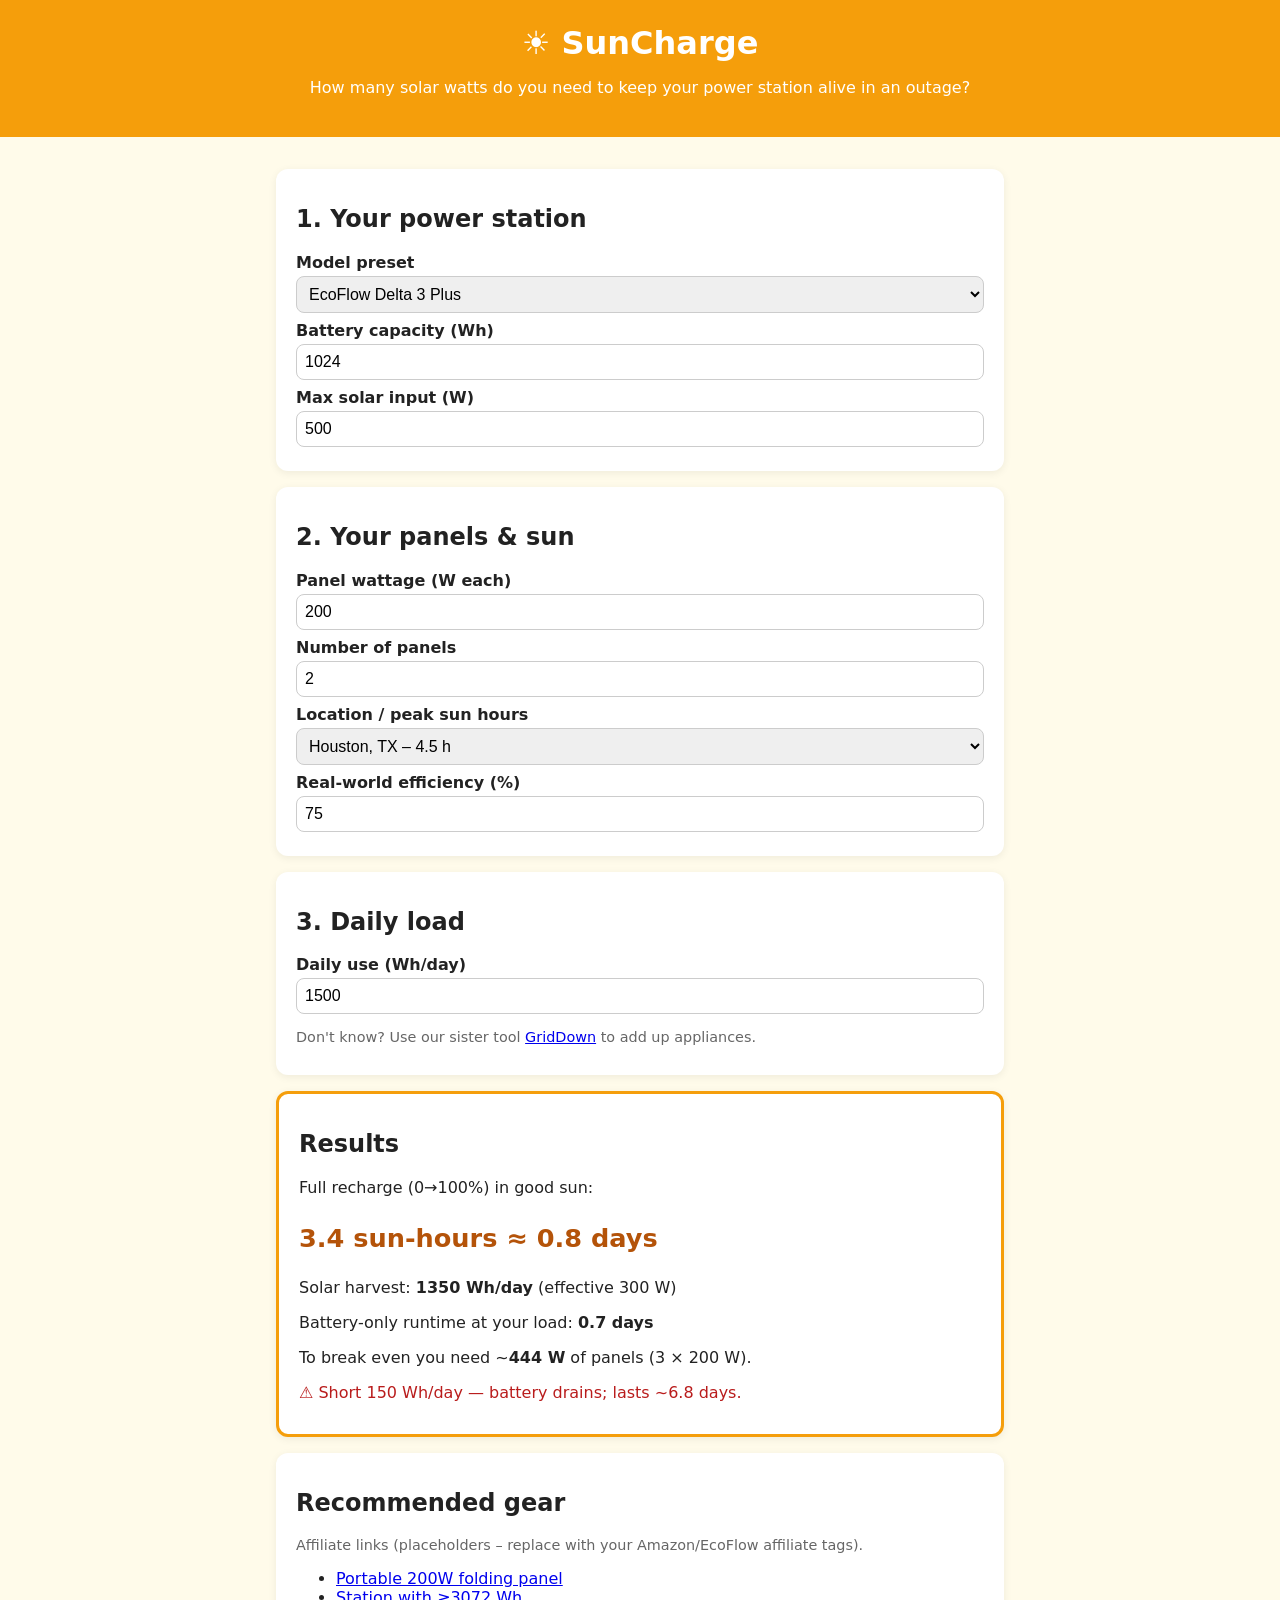
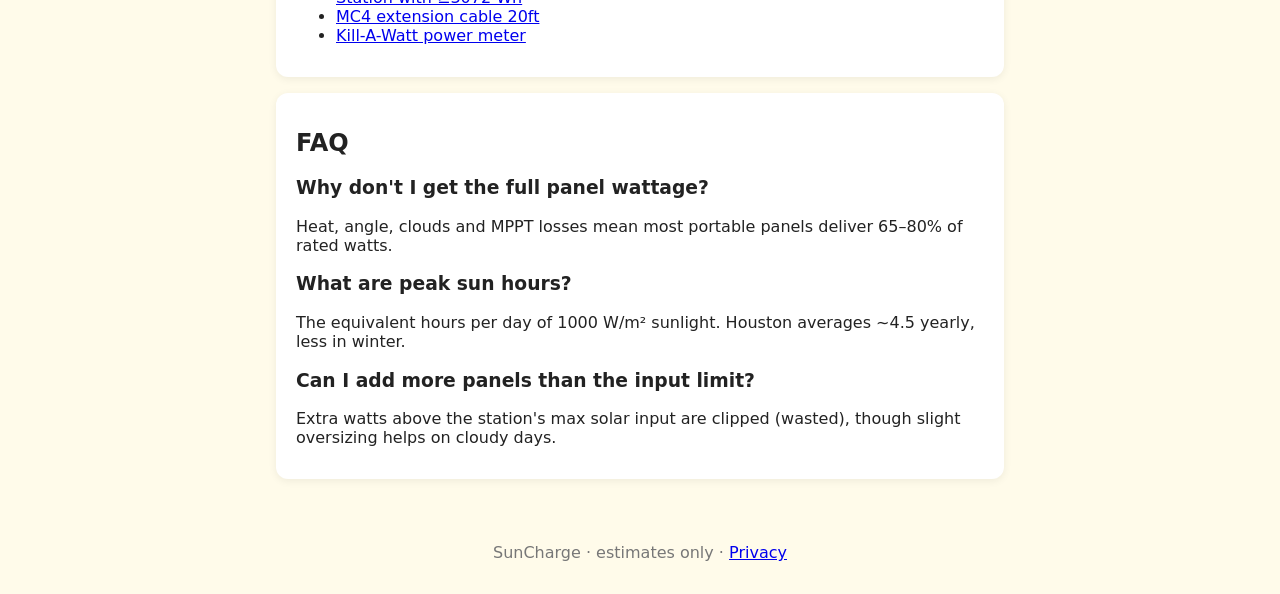
==== index.html @ aba9c353 "Initial SunCharge" ====
<!doctype html><html lang="en"><head><meta charset="utf-8"><meta name="viewport" content="width=device-width,initial-scale=1">
<title>SunCharge – How Many Solar Panels to Recharge Your Power Station?</title>
<meta name="description" content="Free solar generator calculator: how long solar panels take to recharge an EcoFlow, Jackery, Anker or Bluetti, and how many watts you need to stay off-grid during an outage.">
<link rel="stylesheet" href="style.css"></head><body>
<header><h1>☀️ SunCharge</h1><p>How many solar watts do you need to keep your power station alive in an outage?</p></header>
<main>
<section class="card"><h2>1. Your power station</h2>
<label>Model preset <select id="preset"></select></label>
<label>Battery capacity (Wh) <input id="cap" type="number" value="1024"></label>
<label>Max solar input (W) <input id="maxin" type="number" value="500"></label>
</section>
<section class="card"><h2>2. Your panels & sun</h2>
<label>Panel wattage (W each) <input id="pw" type="number" value="200"></label>
<label>Number of panels <input id="pn" type="number" value="2"></label>
<label>Location / peak sun hours <select id="city"></select></label>
<label>Real-world efficiency (%) <input id="eff" type="number" value="75"></label>
</section>
<section class="card"><h2>3. Daily load</h2>
<label>Daily use (Wh/day) <input id="load" type="number" value="1500"></label>
<p class="hint">Don't know? Use our sister tool <a href="https://power7070-cloud.github.io/griddown/">GridDown</a> to add up appliances.</p>
</section>
<section class="card result" id="out"></section>
<section class="card aff"><h2>Recommended gear</h2><p class="hint">Affiliate links (placeholders – replace with your Amazon/EcoFlow affiliate tags).</p><ul id="gear"></ul></section>
<section class="card"><h2>FAQ</h2>
<h3>Why don't I get the full panel wattage?</h3><p>Heat, angle, clouds and MPPT losses mean most portable panels deliver 65–80% of rated watts.</p>
<h3>What are peak sun hours?</h3><p>The equivalent hours per day of 1000 W/m² sunlight. Houston averages ~4.5 yearly, less in winter.</p>
<h3>Can I add more panels than the input limit?</h3><p>Extra watts above the station's max solar input are clipped (wasted), though slight oversizing helps on cloudy days.</p></section>
</main><footer>SunCharge · estimates only · <a href="#">Privacy</a></footer>
<script src="app.js"></script></body></html>
---- style.css ----
*{box-sizing:border-box}body{margin:0;font-family:system-ui,sans-serif;background:#fffbea;color:#222}
header{background:#f59e0b;color:#fff;padding:1.5rem;text-align:center}header h1{margin:0}
main{max-width:760px;margin:auto;padding:1rem}.card{background:#fff;border-radius:12px;padding:1rem 1.25rem;margin:1rem 0;box-shadow:0 2px 8px #0001}
label{display:block;margin:.5rem 0;font-weight:600}input,select{width:100%;padding:.5rem;font-size:1rem;margin-top:.25rem;border:1px solid #ccc;border-radius:8px}
.result{border:3px solid #f59e0b}.big{font-size:1.6rem;font-weight:800;color:#b45309}.warn{color:#b91c1c}.ok{color:#15803d}.hint{color:#666;font-size:.9rem}
footer{text-align:center;padding:2rem;color:#777}
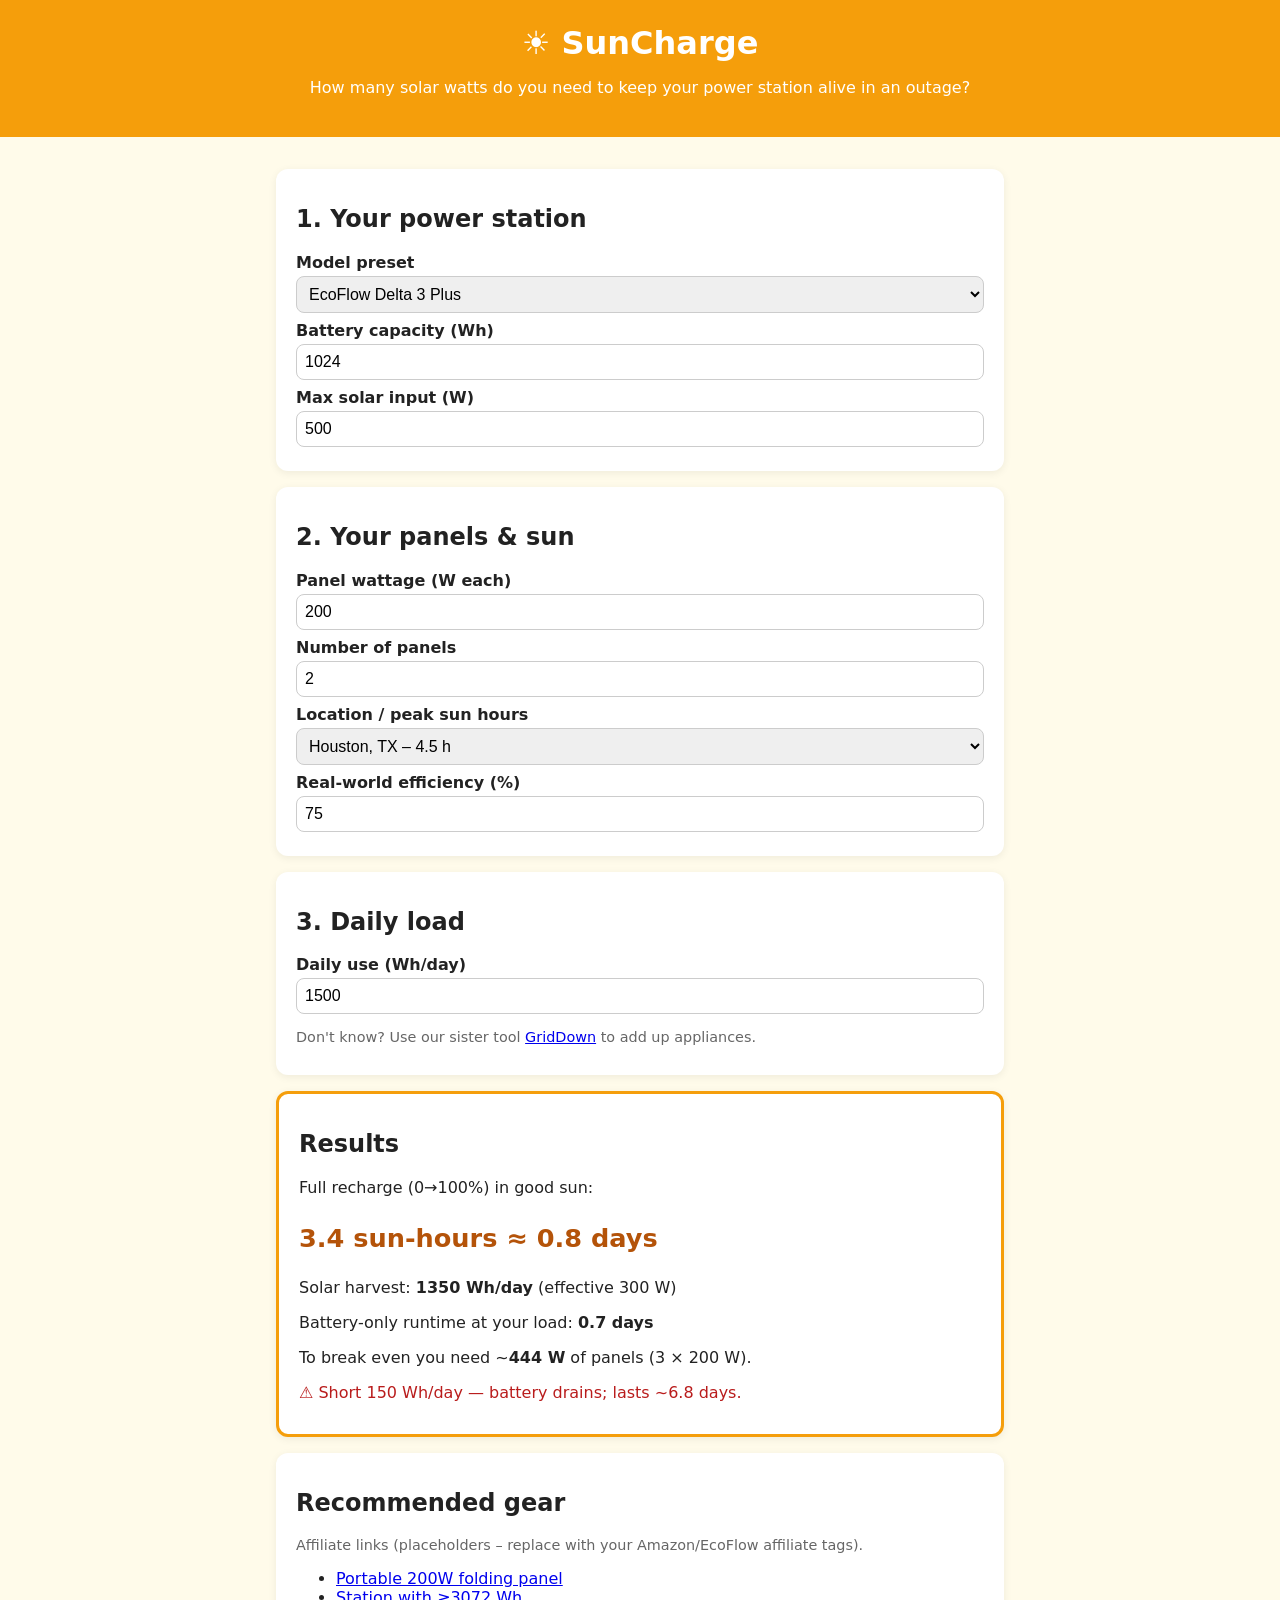
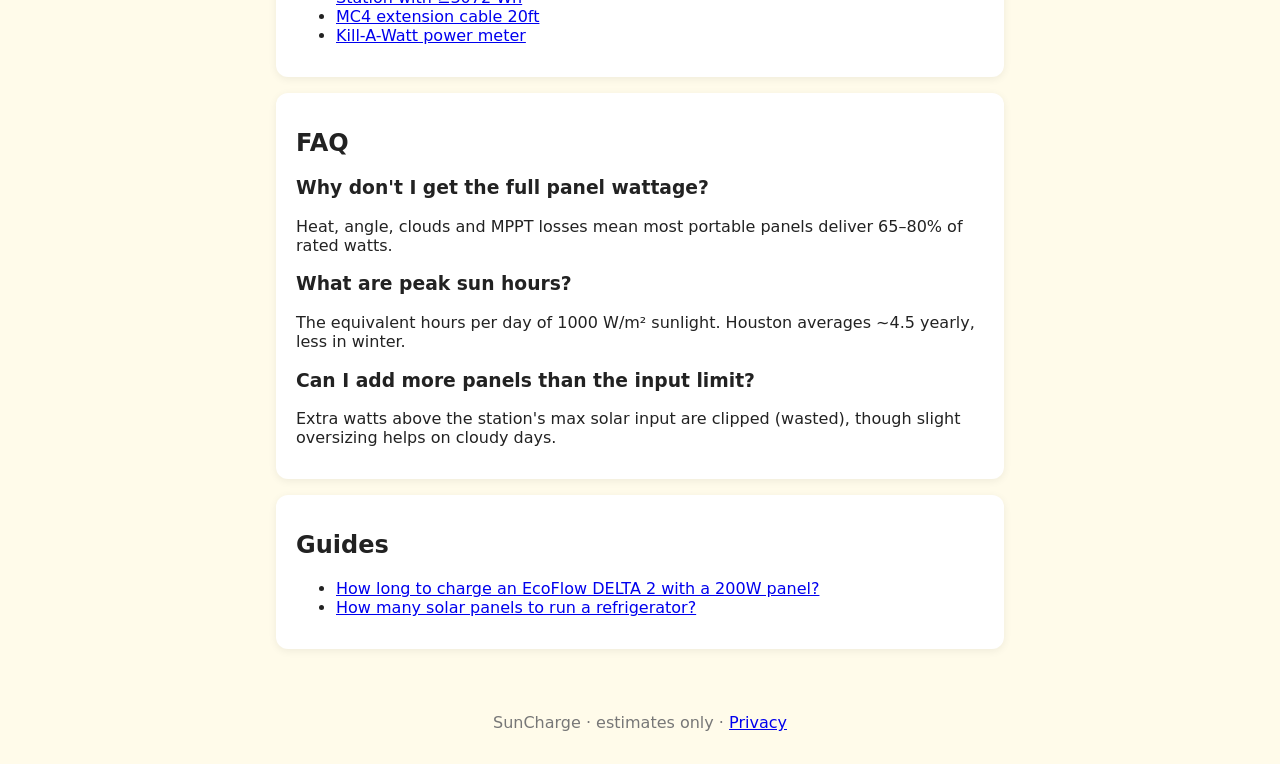
==== commit cb92dc64: "Add 2 SEO guides, sitemap, robots" ====
--- a/index.html
+++ b/index.html
@@ -25,5 +25,5 @@
 <h3>Why don't I get the full panel wattage?</h3><p>Heat, angle, clouds and MPPT losses mean most portable panels deliver 65–80% of rated watts.</p>
 <h3>What are peak sun hours?</h3><p>The equivalent hours per day of 1000 W/m² sunlight. Houston averages ~4.5 yearly, less in winter.</p>
 <h3>Can I add more panels than the input limit?</h3><p>Extra watts above the station's max solar input are clipped (wasted), though slight oversizing helps on cloudy days.</p></section>
-</main><footer>SunCharge · estimates only · <a href="#">Privacy</a></footer>
+<section class="card"><h2>Guides</h2><ul><li><a href="guides/ecoflow-delta-2-200w-solar-charge-time.html">How long to charge an EcoFlow DELTA 2 with a 200W panel?</a></li><li><a href="guides/solar-panels-to-run-refrigerator.html">How many solar panels to run a refrigerator?</a></li></ul></section></main><footer>SunCharge · estimates only · <a href="#">Privacy</a></footer>
 <script src="app.js"></script></body></html>
